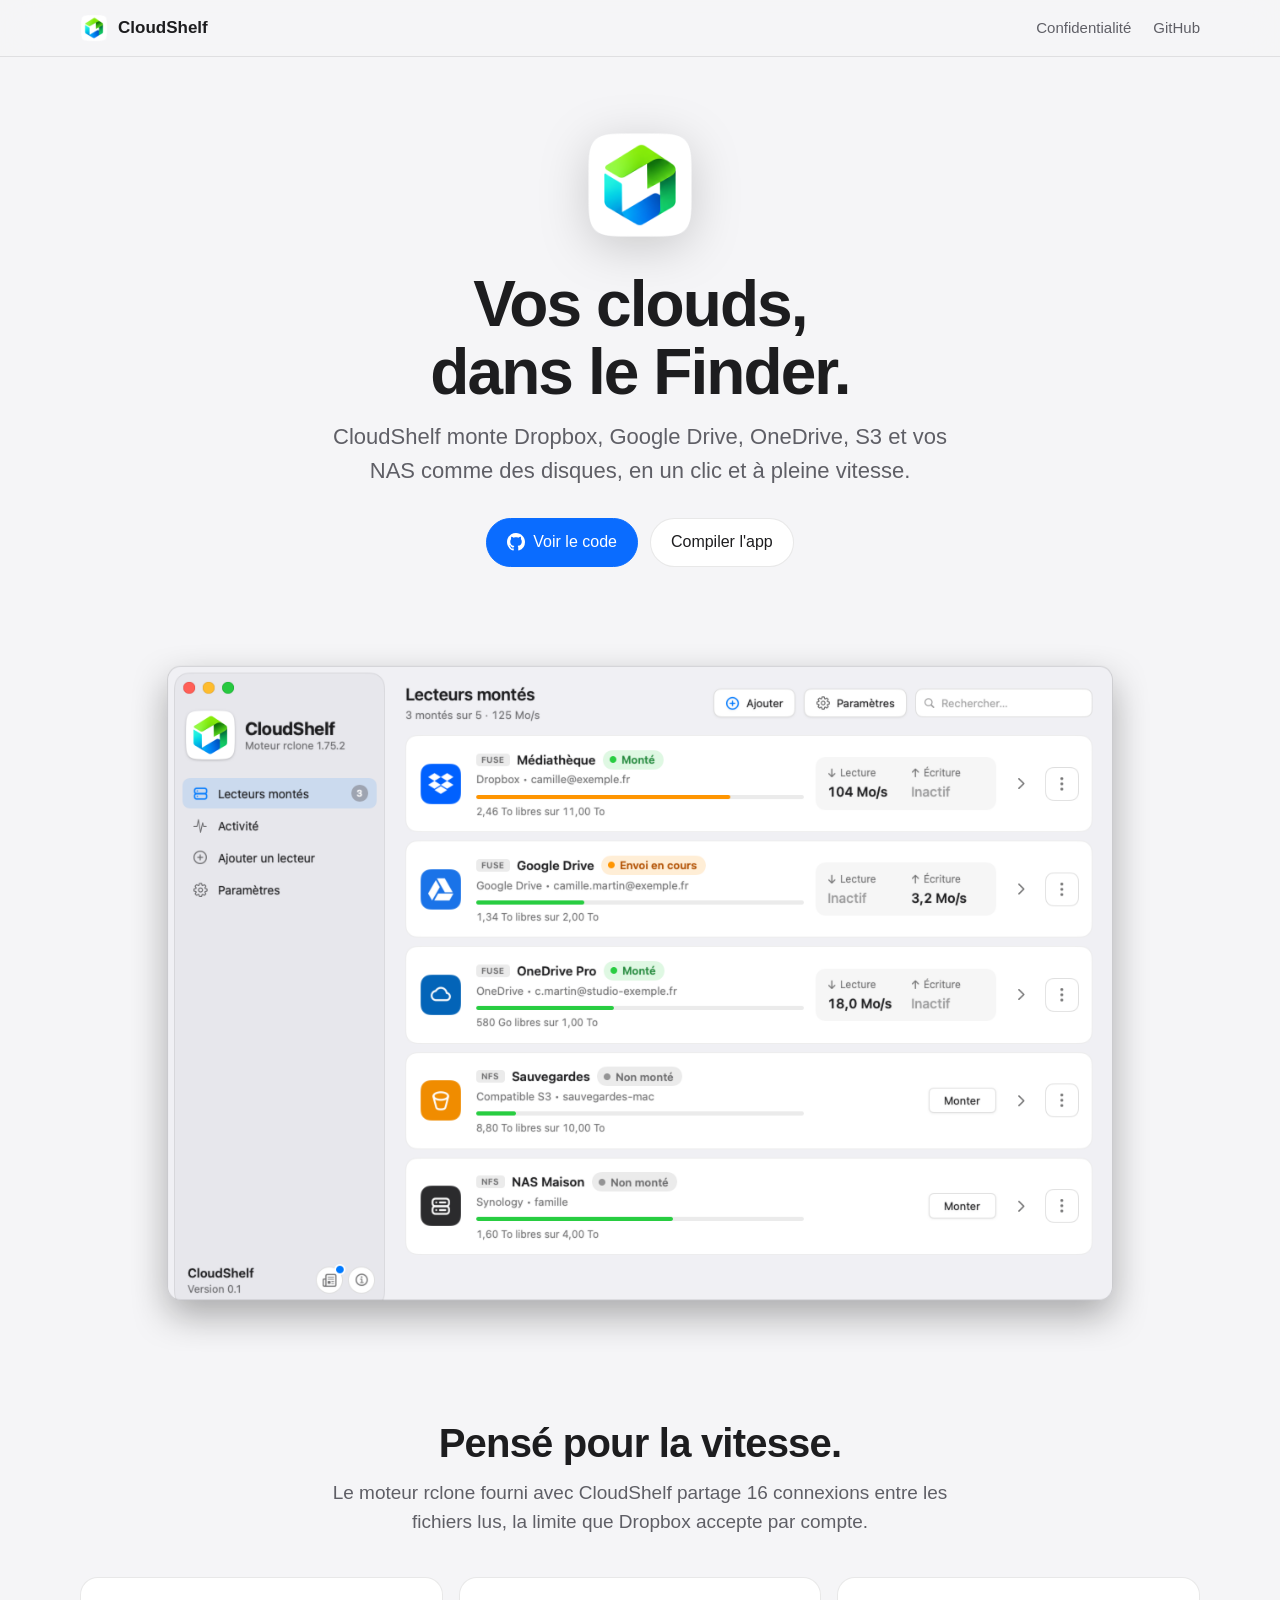
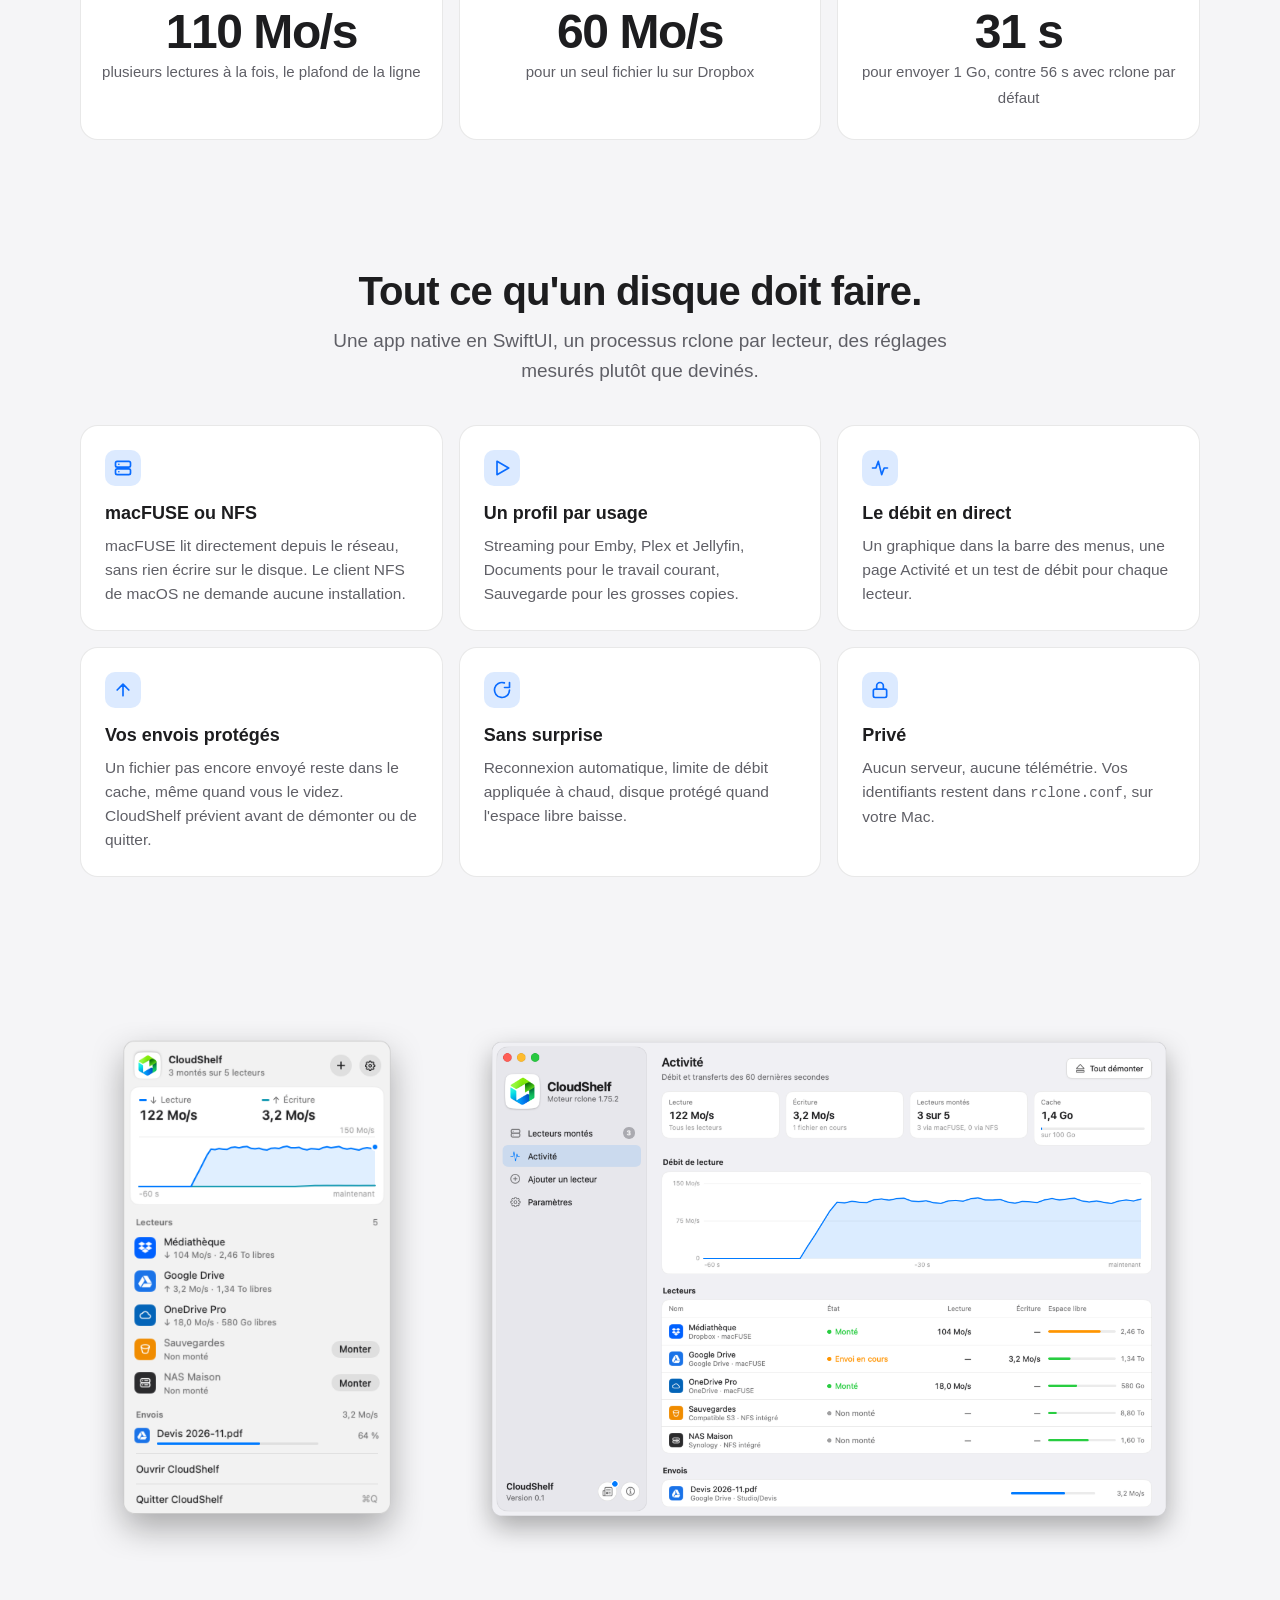
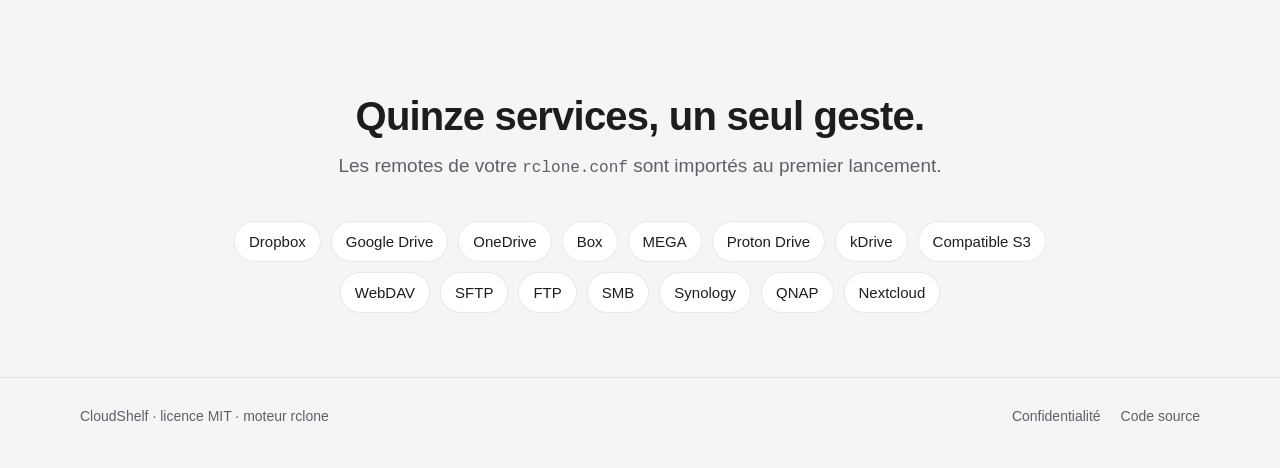
==== docs/index.html @ fe45121e "CloudShelf 0.1 Native macOS app that mounts cloud storage and NAS as Finder drives on a tuned rclone" ====
<!doctype html>
<html lang="fr">
<head>
  <meta charset="utf-8">
  <meta name="viewport" content="width=device-width, initial-scale=1">
  <title>CloudShelf · Vos clouds dans le Finder</title>
  <meta name="description" content="CloudShelf monte Dropbox, Google Drive, OneDrive, S3 et vos NAS comme des disques dans le Finder, sur un moteur rclone optimisé.">
  <link rel="icon" href="images/favicon.png">
  <link rel="stylesheet" href="style.css">
</head>
<body>
  <header class="top">
    <div class="wrap">
      <a class="brand" href="./"><img src="images/icon.png" alt="">CloudShelf</a>
      <nav>
        <a href="confidentialite.html">Confidentialité</a>
        <a href="https://github.com/LFR-54/CloudShelf">GitHub</a>
      </nav>
    </div>
  </header>

  <main>
    <div class="wrap hero">
      <img class="icon" src="images/icon.png" alt="">
      <h1>Vos clouds,<br>dans le Finder.</h1>
      <p>CloudShelf monte Dropbox, Google Drive, OneDrive, S3 et vos NAS comme des disques, en un clic et à pleine vitesse.</p>
      <div class="actions">
        <a class="button primary" href="https://github.com/LFR-54/CloudShelf">
          <svg width="18" height="18" viewBox="0 0 16 16" fill="currentColor" aria-hidden="true"><path d="M8 0C3.58 0 0 3.58 0 8c0 3.54 2.29 6.53 5.47 7.59.4.07.55-.17.55-.38 0-.19-.01-.82-.01-1.49-2.01.37-2.53-.49-2.69-.94-.09-.23-.48-.94-.82-1.13-.28-.15-.68-.52-.01-.53.63-.01 1.08.58 1.23.82.72 1.21 1.87.87 2.33.66.07-.52.28-.87.51-1.07-1.78-.2-3.64-.89-3.64-3.95 0-.87.31-1.59.82-2.15-.08-.2-.36-1.02.08-2.12 0 0 .67-.21 2.2.82.64-.18 1.32-.27 2-.27.68 0 1.36.09 2 .27 1.53-1.04 2.2-.82 2.2-.82.44 1.1.16 1.92.08 2.12.51.56.82 1.27.82 2.15 0 3.07-1.87 3.75-3.65 3.95.29.25.54.73.54 1.48 0 1.07-.01 1.93-.01 2.2 0 .21.15.46.55.38A8.013 8.013 0 0016 8c0-4.42-3.58-8-8-8z"/></svg>
          Voir le code
        </a>
        <a class="button" href="https://github.com/LFR-54/CloudShelf#compiler">Compiler l'app</a>
      </div>
    </div>

    <div class="wrap">
      <div class="showcase">
        <picture>
          <source media="(prefers-color-scheme: dark)" srcset="images/drives-dark.png">
          <img class="shot" src="images/drives-light.png" width="1232" height="864" alt="Fenêtre principale de CloudShelf : cinq lecteurs, dont une médiathèque Dropbox lue à 104 Mo/s">
        </picture>
      </div>
    </div>

    <section>
      <div class="wrap">
        <h2>Pensé pour la vitesse.</h2>
        <p class="lead">Le moteur rclone fourni avec CloudShelf partage 16 connexions entre les fichiers lus, la limite que Dropbox accepte par compte.</p>
        <div class="numbers">
          <div class="card"><strong>110 Mo/s</strong><span>plusieurs lectures à la fois, le plafond de la ligne</span></div>
          <div class="card"><strong>60 Mo/s</strong><span>pour un seul fichier lu sur Dropbox</span></div>
          <div class="card"><strong>31 s</strong><span>pour envoyer 1 Go, contre 56 s avec rclone par défaut</span></div>
        </div>
      </div>
    </section>

    <section>
      <div class="wrap">
        <h2>Tout ce qu'un disque doit faire.</h2>
        <p class="lead">Une app native en SwiftUI, un processus rclone par lecteur, des réglages mesurés plutôt que devinés.</p>
        <div class="grid">
          <div class="card">
            <div class="glyph"><svg viewBox="0 0 24 24" fill="none" stroke="currentColor" stroke-width="2" stroke-linecap="round" stroke-linejoin="round"><rect x="3" y="4" width="18" height="7" rx="2"/><rect x="3" y="13" width="18" height="7" rx="2"/><path d="M7 7.5h.01M7 16.5h.01"/></svg></div>
            <h3>macFUSE ou NFS</h3>
            <p>macFUSE lit directement depuis le réseau, sans rien écrire sur le disque. Le client NFS de macOS ne demande aucune installation.</p>
          </div>
          <div class="card">
            <div class="glyph"><svg viewBox="0 0 24 24" fill="none" stroke="currentColor" stroke-width="2" stroke-linecap="round" stroke-linejoin="round"><polygon points="6 4 20 12 6 20 6 4"/></svg></div>
            <h3>Un profil par usage</h3>
            <p>Streaming pour Emby, Plex et Jellyfin, Documents pour le travail courant, Sauvegarde pour les grosses copies.</p>
          </div>
          <div class="card">
            <div class="glyph"><svg viewBox="0 0 24 24" fill="none" stroke="currentColor" stroke-width="2" stroke-linecap="round" stroke-linejoin="round"><path d="M3 12h4l3-8 4 16 3-8h4"/></svg></div>
            <h3>Le débit en direct</h3>
            <p>Un graphique dans la barre des menus, une page Activité et un test de débit pour chaque lecteur.</p>
          </div>
          <div class="card">
            <div class="glyph"><svg viewBox="0 0 24 24" fill="none" stroke="currentColor" stroke-width="2" stroke-linecap="round" stroke-linejoin="round"><path d="M12 19V5M5 12l7-7 7 7"/></svg></div>
            <h3>Vos envois protégés</h3>
            <p>Un fichier pas encore envoyé reste dans le cache, même quand vous le videz. CloudShelf prévient avant de démonter ou de quitter.</p>
          </div>
          <div class="card">
            <div class="glyph"><svg viewBox="0 0 24 24" fill="none" stroke="currentColor" stroke-width="2" stroke-linecap="round" stroke-linejoin="round"><path d="M21 12a9 9 0 1 1-6.2-8.56"/><path d="M21 3v6h-6"/></svg></div>
            <h3>Sans surprise</h3>
            <p>Reconnexion automatique, limite de débit appliquée à chaud, disque protégé quand l'espace libre baisse.</p>
          </div>
          <div class="card">
            <div class="glyph"><svg viewBox="0 0 24 24" fill="none" stroke="currentColor" stroke-width="2" stroke-linecap="round" stroke-linejoin="round"><rect x="4" y="11" width="16" height="10" rx="2"/><path d="M8 11V7a4 4 0 0 1 8 0v4"/></svg></div>
            <h3>Privé</h3>
            <p>Aucun serveur, aucune télémétrie. Vos identifiants restent dans <code style="font-size:14px">rclone.conf</code>, sur votre Mac.</p>
          </div>
        </div>
      </div>
    </section>

    <section>
      <div class="wrap pair">
        <picture class="panel">
          <source media="(prefers-color-scheme: dark)" srcset="images/panel-dark.png">
          <img class="shot" src="images/panel-light.png" width="912" height="1452" alt="Panneau de la barre des menus avec le graphique de débit">
        </picture>
        <picture>
          <source media="(prefers-color-scheme: dark)" srcset="images/activity-dark.png">
          <img class="shot" src="images/activity-light.png" width="1232" height="864" alt="Page Activité : débit des 60 dernières secondes, lecteur par lecteur">
        </picture>
      </div>
    </section>

    <section>
      <div class="wrap">
        <h2>Quinze services, un seul geste.</h2>
        <p class="lead">Les remotes de votre <code style="font-size:16px">rclone.conf</code> sont importés au premier lancement.</p>
        <div class="services">
          <span>Dropbox</span><span>Google Drive</span><span>OneDrive</span><span>Box</span><span>MEGA</span>
          <span>Proton Drive</span><span>kDrive</span><span>Compatible S3</span><span>WebDAV</span><span>SFTP</span>
          <span>FTP</span><span>SMB</span><span>Synology</span><span>QNAP</span><span>Nextcloud</span>
        </div>
      </div>
    </section>
  </main>

  <footer>
    <div class="wrap">
      <span>CloudShelf · licence MIT · moteur <a href="https://rclone.org">rclone</a></span>
      <nav>
        <a href="confidentialite.html">Confidentialité</a>
        <a href="https://github.com/LFR-54/CloudShelf">Code source</a>
      </nav>
    </div>
  </footer>
</body>
</html>
---- docs/style.css ----
:root {
  --bg: #f5f5f7;
  --surface: #ffffff;
  --text: #1d1d1f;
  --text-2: #5f5f66;
  --line: rgba(0, 0, 0, 0.09);
  --accent: #0a6cff;
  --accent-ink: #ffffff;
  --glow: rgba(10, 108, 255, 0.14);
  color-scheme: light dark;
}

@media (prefers-color-scheme: dark) {
  :root {
    --bg: #111113;
    --surface: #1c1c1f;
    --text: #f2f2f4;
    --text-2: #a1a1a8;
    --line: rgba(255, 255, 255, 0.1);
    --accent: #3b8bff;
    --glow: rgba(59, 139, 255, 0.18);
  }
}

* { box-sizing: border-box; }

html { -webkit-text-size-adjust: 100%; }

body {
  margin: 0;
  background: var(--bg);
  color: var(--text);
  font: 17px/1.55 -apple-system, BlinkMacSystemFont, "SF Pro Text", "Helvetica Neue", Arial, sans-serif;
  -webkit-font-smoothing: antialiased;
}

a { color: var(--accent); text-decoration: none; }
a:hover { text-decoration: underline; }

.wrap { width: min(1120px, 100% - 32px); margin: 0 auto; }

/* Header */
.top {
  position: sticky; top: 0; z-index: 10;
  backdrop-filter: saturate(180%) blur(18px);
  -webkit-backdrop-filter: saturate(180%) blur(18px);
  background: color-mix(in srgb, var(--bg) 78%, transparent);
  border-bottom: 1px solid var(--line);
}
.top .wrap { display: flex; align-items: center; justify-content: space-between; height: 56px; }
.brand { display: flex; align-items: center; gap: 10px; color: var(--text); font-weight: 600; }
.brand:hover { text-decoration: none; }
.brand img { width: 28px; height: 28px; }
.top nav { display: flex; gap: 22px; font-size: 15px; }
.top nav a { color: var(--text-2); }
.top nav a:hover { color: var(--text); text-decoration: none; }

/* Hero */
.hero { text-align: center; padding: 72px 0 36px; }
.hero .icon { width: 112px; height: 112px; filter: drop-shadow(0 10px 24px rgba(0, 0, 0, 0.18)); }
.hero h1 { font-size: clamp(40px, 7vw, 64px); line-height: 1.05; letter-spacing: -0.03em; margin: 22px 0 14px; }
.hero p { font-size: clamp(18px, 2.4vw, 22px); color: var(--text-2); max-width: 640px; margin: 0 auto; }
.actions { display: flex; flex-wrap: wrap; gap: 12px; justify-content: center; margin-top: 30px; }
.button {
  display: inline-flex; align-items: center; gap: 8px;
  padding: 11px 20px; border-radius: 999px; font-size: 16px; font-weight: 500;
  border: 1px solid var(--line); background: var(--surface); color: var(--text);
}
.button:hover { text-decoration: none; border-color: var(--text-2); }
.button.primary { background: var(--accent); border-color: var(--accent); color: var(--accent-ink); }
.button.primary:hover { filter: brightness(1.08); }

.shot { display: block; width: 100%; height: auto; }
.showcase { position: relative; margin: 24px auto 0; max-width: 1040px; }
.showcase::before {
  content: ""; position: absolute; inset: 12% 8% 20%; z-index: -1;
  background: radial-gradient(closest-side, var(--glow), transparent);
  filter: blur(40px);
}

/* Sections */
section { padding: 64px 0; }
section h2 { font-size: clamp(28px, 4vw, 40px); letter-spacing: -0.02em; line-height: 1.15; margin: 0 0 12px; text-align: center; }
section .lead { text-align: center; color: var(--text-2); max-width: 680px; margin: 0 auto 40px; font-size: 19px; }

.grid { display: grid; grid-template-columns: repeat(3, 1fr); gap: 16px; }
.card {
  background: var(--surface); border: 1px solid var(--line); border-radius: 18px; padding: 24px;
}
.card h3 { margin: 0 0 6px; font-size: 18px; }
.card p { margin: 0; color: var(--text-2); font-size: 15.5px; }
.card .glyph {
  width: 36px; height: 36px; border-radius: 10px; display: grid; place-items: center;
  background: var(--glow); color: var(--accent); margin-bottom: 14px;
}
.card .glyph svg { width: 20px; height: 20px; }

.numbers { display: grid; grid-template-columns: repeat(3, 1fr); gap: 16px; text-align: center; }
.numbers .card { padding: 28px 20px; }
.numbers strong { display: block; font-size: clamp(34px, 5vw, 48px); letter-spacing: -0.03em; line-height: 1.1; }
.numbers span { color: var(--text-2); font-size: 15px; }

.pair { display: grid; grid-template-columns: 1fr 2.1fr; gap: 24px; align-items: center; }

.services { display: flex; flex-wrap: wrap; justify-content: center; gap: 10px; max-width: 860px; margin: 0 auto; }
.services span {
  padding: 8px 14px; border-radius: 999px; background: var(--surface); border: 1px solid var(--line); font-size: 15px;
}

/* Article */
.article { max-width: 760px; margin: 0 auto; padding: 56px 0 72px; }
.article h1 { font-size: clamp(32px, 5vw, 44px); letter-spacing: -0.025em; line-height: 1.1; margin: 0 0 8px; }
.article .date { color: var(--text-2); margin: 0 0 36px; }
.article h2 { font-size: 22px; margin: 40px 0 10px; letter-spacing: -0.01em; }
.article p, .article li { color: var(--text); }
.article ul { padding-left: 22px; }
.article li { margin: 6px 0; }
.article code { font: 15px ui-monospace, SFMono-Regular, Menlo, monospace; background: var(--surface); border: 1px solid var(--line); border-radius: 6px; padding: 1px 6px; }
.article hr { border: 0; border-top: 1px solid var(--line); margin: 56px 0; }

footer { border-top: 1px solid var(--line); padding: 28px 0 40px; color: var(--text-2); font-size: 14px; }
footer .wrap { display: flex; flex-wrap: wrap; gap: 8px 24px; justify-content: space-between; }
footer nav { display: flex; gap: 20px; }
footer a { color: var(--text-2); }

@media (max-width: 860px) {
  .grid, .numbers { grid-template-columns: 1fr 1fr; }
  .pair { grid-template-columns: 1fr; }
  .pair .panel { max-width: 340px; margin: 0 auto; }
}

@media (max-width: 560px) {
  .grid, .numbers { grid-template-columns: 1fr; }
  .top nav { gap: 14px; }
  .hero { padding-top: 48px; }
  section { padding: 44px 0; }
}
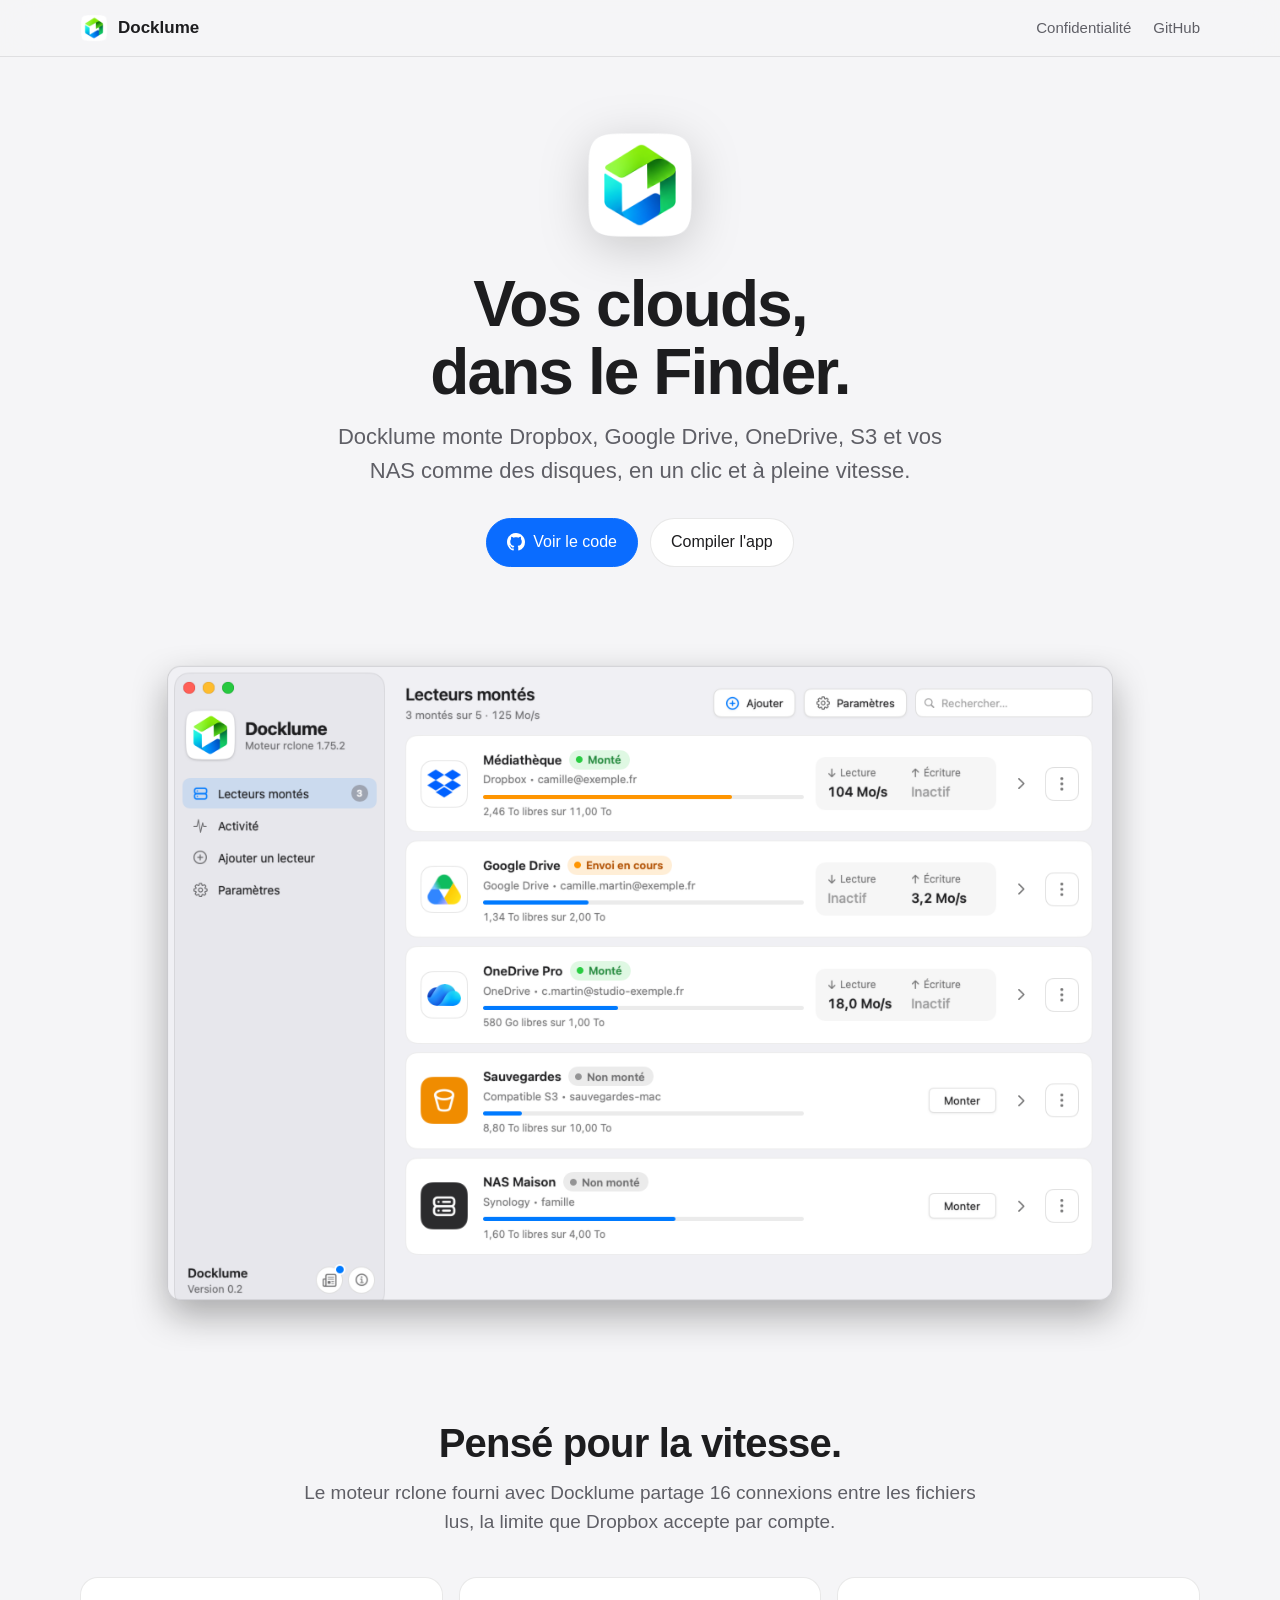
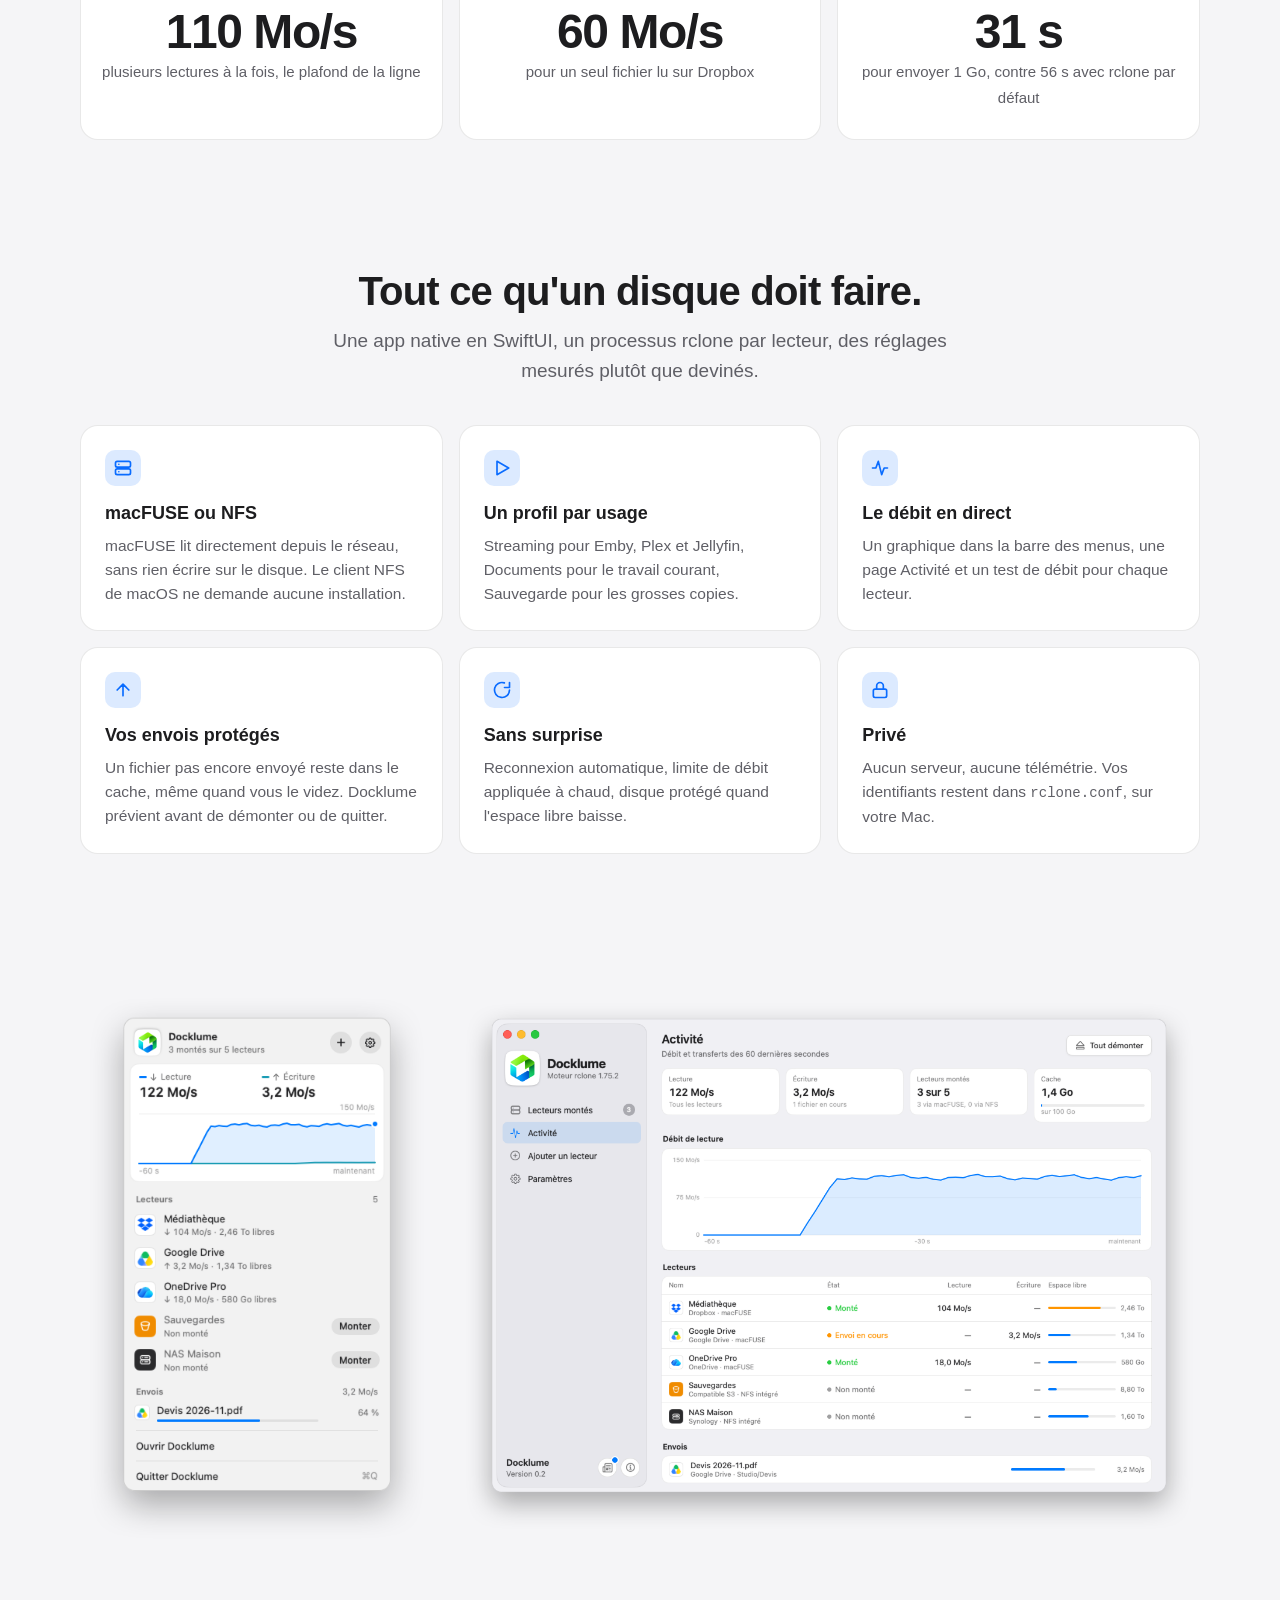
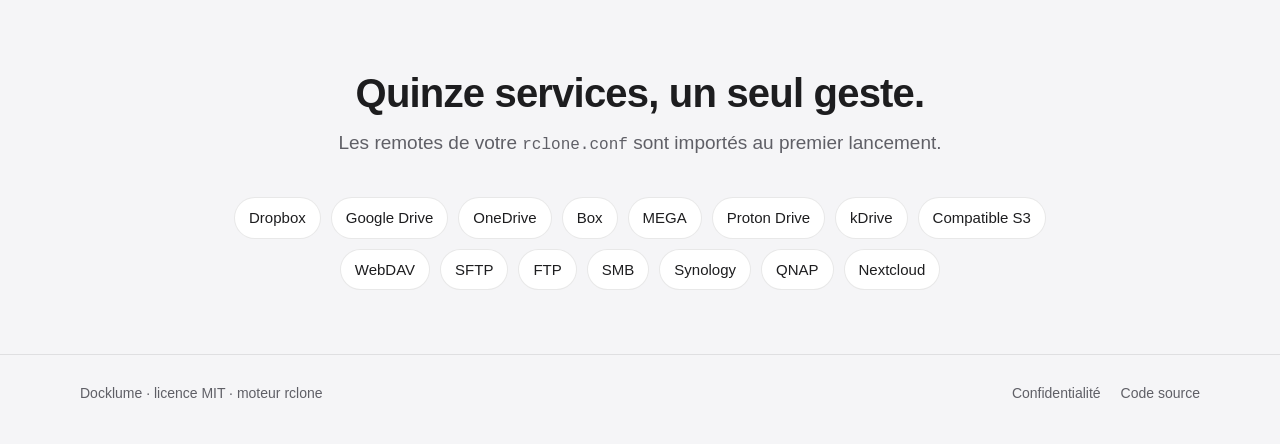
==== commit 082871c8: "Rename CloudShelf to Docklume CloudShelf is a registered software trademark in the UK and the US, so" ====
--- a/docs/index.html
+++ b/docs/index.html
@@ -3,18 +3,18 @@
 <head>
   <meta charset="utf-8">
   <meta name="viewport" content="width=device-width, initial-scale=1">
-  <title>CloudShelf · Vos clouds dans le Finder</title>
-  <meta name="description" content="CloudShelf monte Dropbox, Google Drive, OneDrive, S3 et vos NAS comme des disques dans le Finder, sur un moteur rclone optimisé.">
+  <title>Docklume · Vos clouds dans le Finder</title>
+  <meta name="description" content="Docklume monte Dropbox, Google Drive, OneDrive, S3 et vos NAS comme des disques dans le Finder, sur un moteur rclone optimisé.">
   <link rel="icon" href="images/favicon.png">
   <link rel="stylesheet" href="style.css">
 </head>
 <body>
   <header class="top">
     <div class="wrap">
-      <a class="brand" href="./"><img src="images/icon.png" alt="">CloudShelf</a>
+      <a class="brand" href="./"><img src="images/icon.png" alt="">Docklume</a>
       <nav>
         <a href="confidentialite.html">Confidentialité</a>
-        <a href="https://github.com/LFR-54/CloudShelf">GitHub</a>
+        <a href="https://github.com/LFR-54/Docklume">GitHub</a>
       </nav>
     </div>
   </header>
@@ -23,13 +23,13 @@
     <div class="wrap hero">
       <img class="icon" src="images/icon.png" alt="">
       <h1>Vos clouds,<br>dans le Finder.</h1>
-      <p>CloudShelf monte Dropbox, Google Drive, OneDrive, S3 et vos NAS comme des disques, en un clic et à pleine vitesse.</p>
+      <p>Docklume monte Dropbox, Google Drive, OneDrive, S3 et vos NAS comme des disques, en un clic et à pleine vitesse.</p>
       <div class="actions">
-        <a class="button primary" href="https://github.com/LFR-54/CloudShelf">
+        <a class="button primary" href="https://github.com/LFR-54/Docklume">
           <svg width="18" height="18" viewBox="0 0 16 16" fill="currentColor" aria-hidden="true"><path d="M8 0C3.58 0 0 3.58 0 8c0 3.54 2.29 6.53 5.47 7.59.4.07.55-.17.55-.38 0-.19-.01-.82-.01-1.49-2.01.37-2.53-.49-2.69-.94-.09-.23-.48-.94-.82-1.13-.28-.15-.68-.52-.01-.53.63-.01 1.08.58 1.23.82.72 1.21 1.87.87 2.33.66.07-.52.28-.87.51-1.07-1.78-.2-3.64-.89-3.64-3.95 0-.87.31-1.59.82-2.15-.08-.2-.36-1.02.08-2.12 0 0 .67-.21 2.2.82.64-.18 1.32-.27 2-.27.68 0 1.36.09 2 .27 1.53-1.04 2.2-.82 2.2-.82.44 1.1.16 1.92.08 2.12.51.56.82 1.27.82 2.15 0 3.07-1.87 3.75-3.65 3.95.29.25.54.73.54 1.48 0 1.07-.01 1.93-.01 2.2 0 .21.15.46.55.38A8.013 8.013 0 0016 8c0-4.42-3.58-8-8-8z"/></svg>
           Voir le code
         </a>
-        <a class="button" href="https://github.com/LFR-54/CloudShelf#compiler">Compiler l'app</a>
+        <a class="button" href="https://github.com/LFR-54/Docklume#compiler">Compiler l'app</a>
       </div>
     </div>
 
@@ -37,7 +37,7 @@
       <div class="showcase">
         <picture>
           <source media="(prefers-color-scheme: dark)" srcset="images/drives-dark.png">
-          <img class="shot" src="images/drives-light.png" width="1232" height="864" alt="Fenêtre principale de CloudShelf : cinq lecteurs, dont une médiathèque Dropbox lue à 104 Mo/s">
+          <img class="shot" src="images/drives-light.png" width="1232" height="864" alt="Fenêtre principale de Docklume : cinq lecteurs, dont une médiathèque Dropbox lue à 104 Mo/s">
         </picture>
       </div>
     </div>
@@ -45,7 +45,7 @@
     <section>
       <div class="wrap">
         <h2>Pensé pour la vitesse.</h2>
-        <p class="lead">Le moteur rclone fourni avec CloudShelf partage 16 connexions entre les fichiers lus, la limite que Dropbox accepte par compte.</p>
+        <p class="lead">Le moteur rclone fourni avec Docklume partage 16 connexions entre les fichiers lus, la limite que Dropbox accepte par compte.</p>
         <div class="numbers">
           <div class="card"><strong>110 Mo/s</strong><span>plusieurs lectures à la fois, le plafond de la ligne</span></div>
           <div class="card"><strong>60 Mo/s</strong><span>pour un seul fichier lu sur Dropbox</span></div>
@@ -77,7 +77,7 @@
           <div class="card">
             <div class="glyph"><svg viewBox="0 0 24 24" fill="none" stroke="currentColor" stroke-width="2" stroke-linecap="round" stroke-linejoin="round"><path d="M12 19V5M5 12l7-7 7 7"/></svg></div>
             <h3>Vos envois protégés</h3>
-            <p>Un fichier pas encore envoyé reste dans le cache, même quand vous le videz. CloudShelf prévient avant de démonter ou de quitter.</p>
+            <p>Un fichier pas encore envoyé reste dans le cache, même quand vous le videz. Docklume prévient avant de démonter ou de quitter.</p>
           </div>
           <div class="card">
             <div class="glyph"><svg viewBox="0 0 24 24" fill="none" stroke="currentColor" stroke-width="2" stroke-linecap="round" stroke-linejoin="round"><path d="M21 12a9 9 0 1 1-6.2-8.56"/><path d="M21 3v6h-6"/></svg></div>
@@ -121,10 +121,10 @@
 
   <footer>
     <div class="wrap">
-      <span>CloudShelf · licence MIT · moteur <a href="https://rclone.org">rclone</a></span>
+      <span>Docklume · licence MIT · moteur <a href="https://rclone.org">rclone</a></span>
       <nav>
         <a href="confidentialite.html">Confidentialité</a>
-        <a href="https://github.com/LFR-54/CloudShelf">Code source</a>
+        <a href="https://github.com/LFR-54/Docklume">Code source</a>
       </nav>
     </div>
   </footer>
